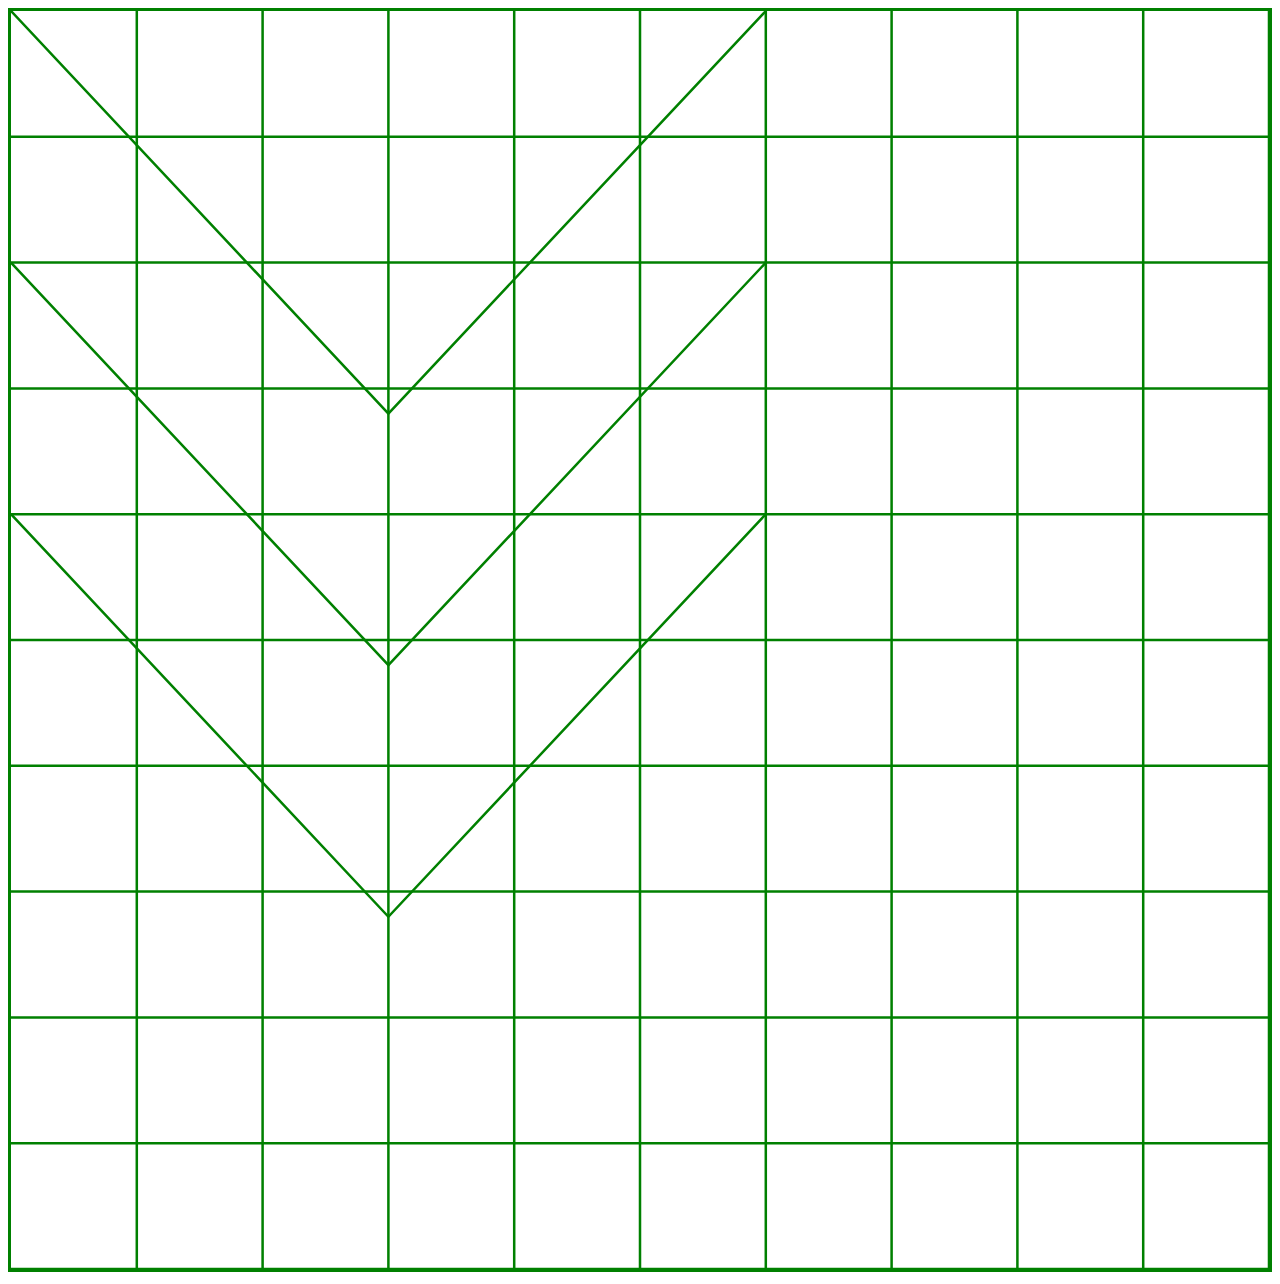
==== arrows-down.html @ 44fa124e "updated design" ====
<!DOCTYPE html>
<html lang="en">
<head>
    <meta charset="UTF-8">
    <meta http-equiv="X-UA-Compatible" content="IE=edge">
    <meta name="viewport" content="width=device-width, initial-scale=1.0">
    <title>Arrows SVG</title>
    <style>
        path {
            stroke: green;
            stroke-width: 0.2px;
            fill: transparent;
        }
    </style>
</head>
<body>
    <svg viewBox="0 0 100 100" style="border: green solid;">
        <path d="M10 0 V100"></path>
        <path d="M20 0 V100"></path>
        <path d="M30 0 V100"></path>
        <path d="M40 0 V100"></path>
        <path d="M50 0 V100"></path>
        <path d="M60 0 V100"></path>
        <path d="M70 0 V100"></path>
        <path d="M80 0 V100"></path>
        <path d="M90 0 V100"></path>
        <path d="M100 0 V100"></path>

        <path d="M0 10 H100"></path>
        <path d="M0 20 H100"></path>
        <path d="M0 30 H100"></path>
        <path d="M0 40 H100"></path>
        <path d="M0 50 H100"></path>
        <path d="M0 60 H100"></path>
        <path d="M0 70 H100"></path>
        <path d="M0 80 H100"></path>
        <path d="M0 90 H100"></path>
        <path d="M0 100 H100"></path>

        <path class="a1" d="M0 0 L30 32 L60 0"></path>
        <path class="a2" d="M0 20 L30 52 L60 20"></path>
        <path class="a3" d="M0 40 L30 72 L60 40"></path>
    </svg>
</body>
</html>
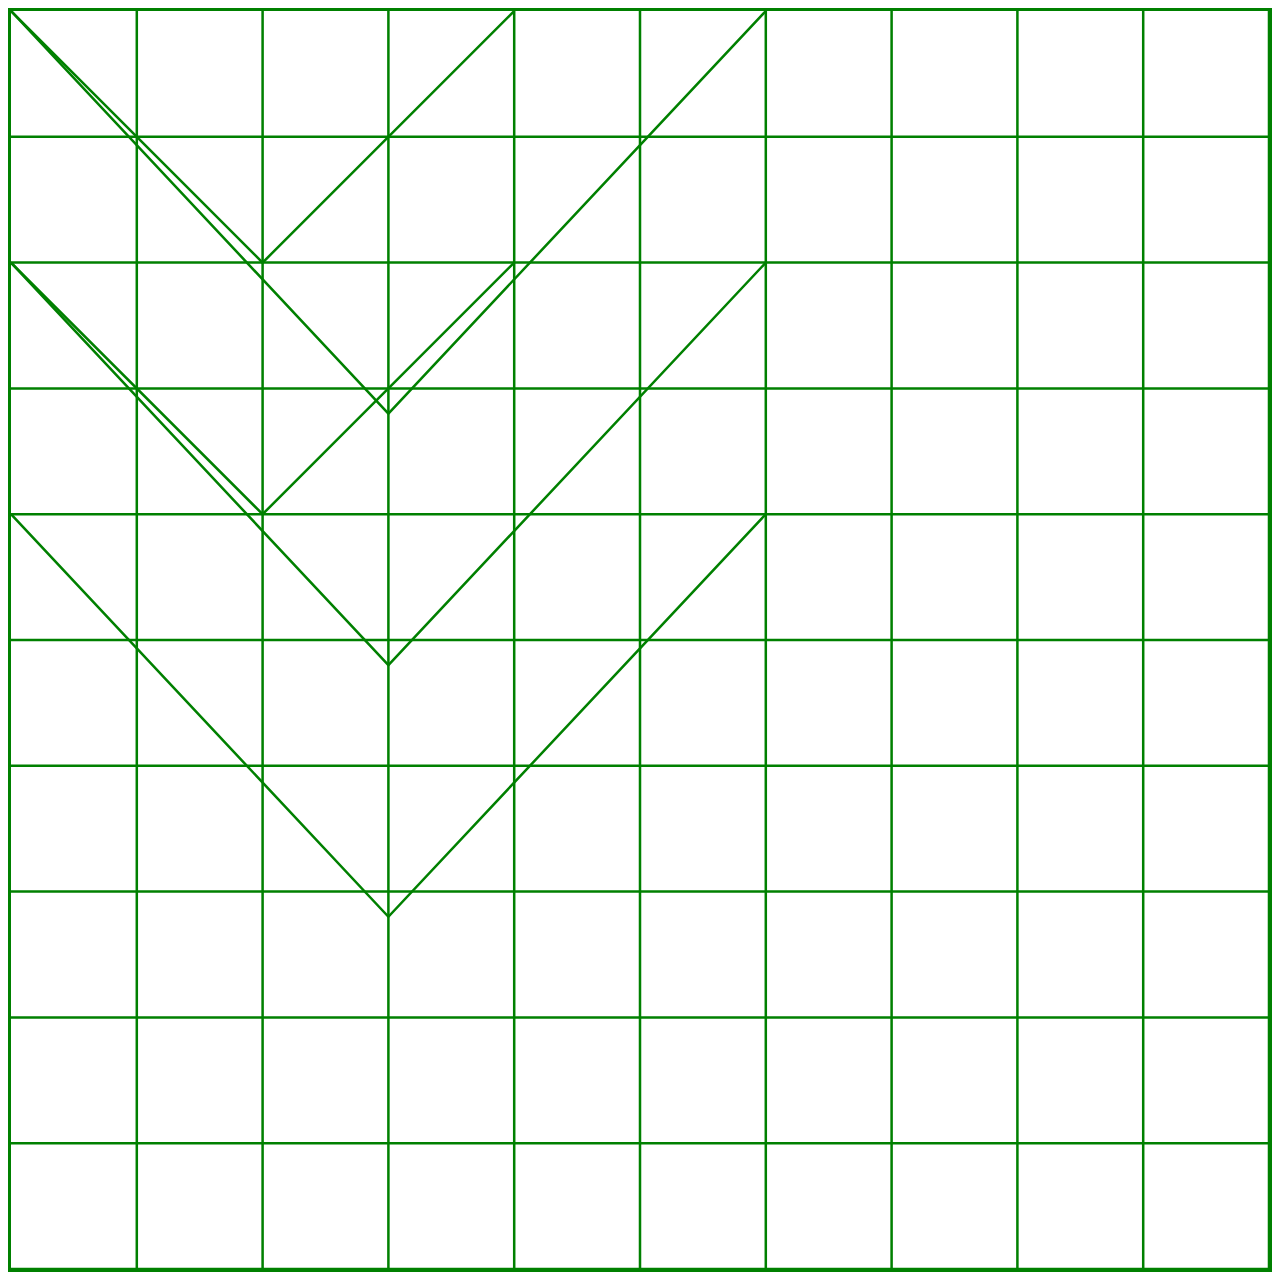
==== commit 76beb39c: "latest update - same bg-color on all pages, created hover effect for img gallery" ====
--- a/arrows-down.html
+++ b/arrows-down.html
@@ -40,6 +40,9 @@
         <path class="a1" d="M0 0 L30 32 L60 0"></path>
         <path class="a2" d="M0 20 L30 52 L60 20"></path>
         <path class="a3" d="M0 40 L30 72 L60 40"></path>
+
+        <path d="M0 0 L20 20 L40 0"></path>
+        <path d="M0 20 L20 40 L40 20"></path>
     </svg>
 </body>
 </html>